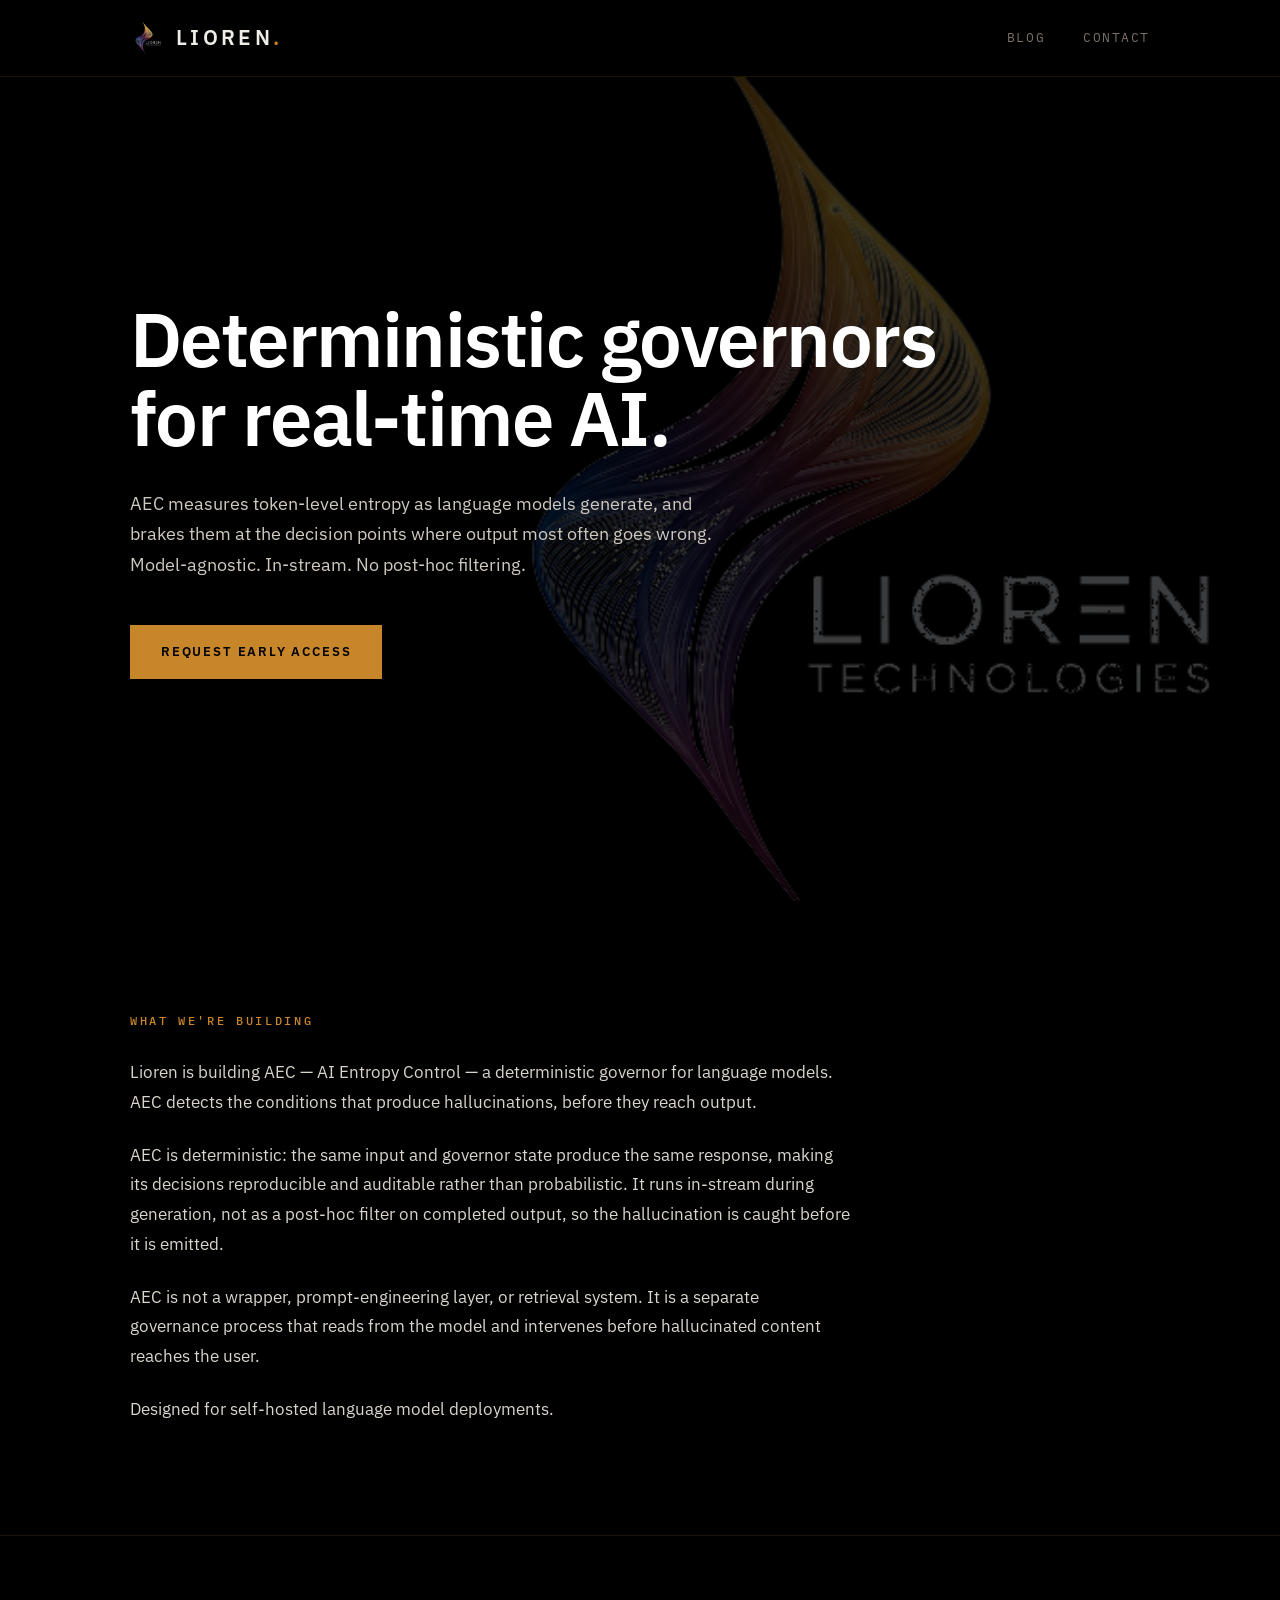
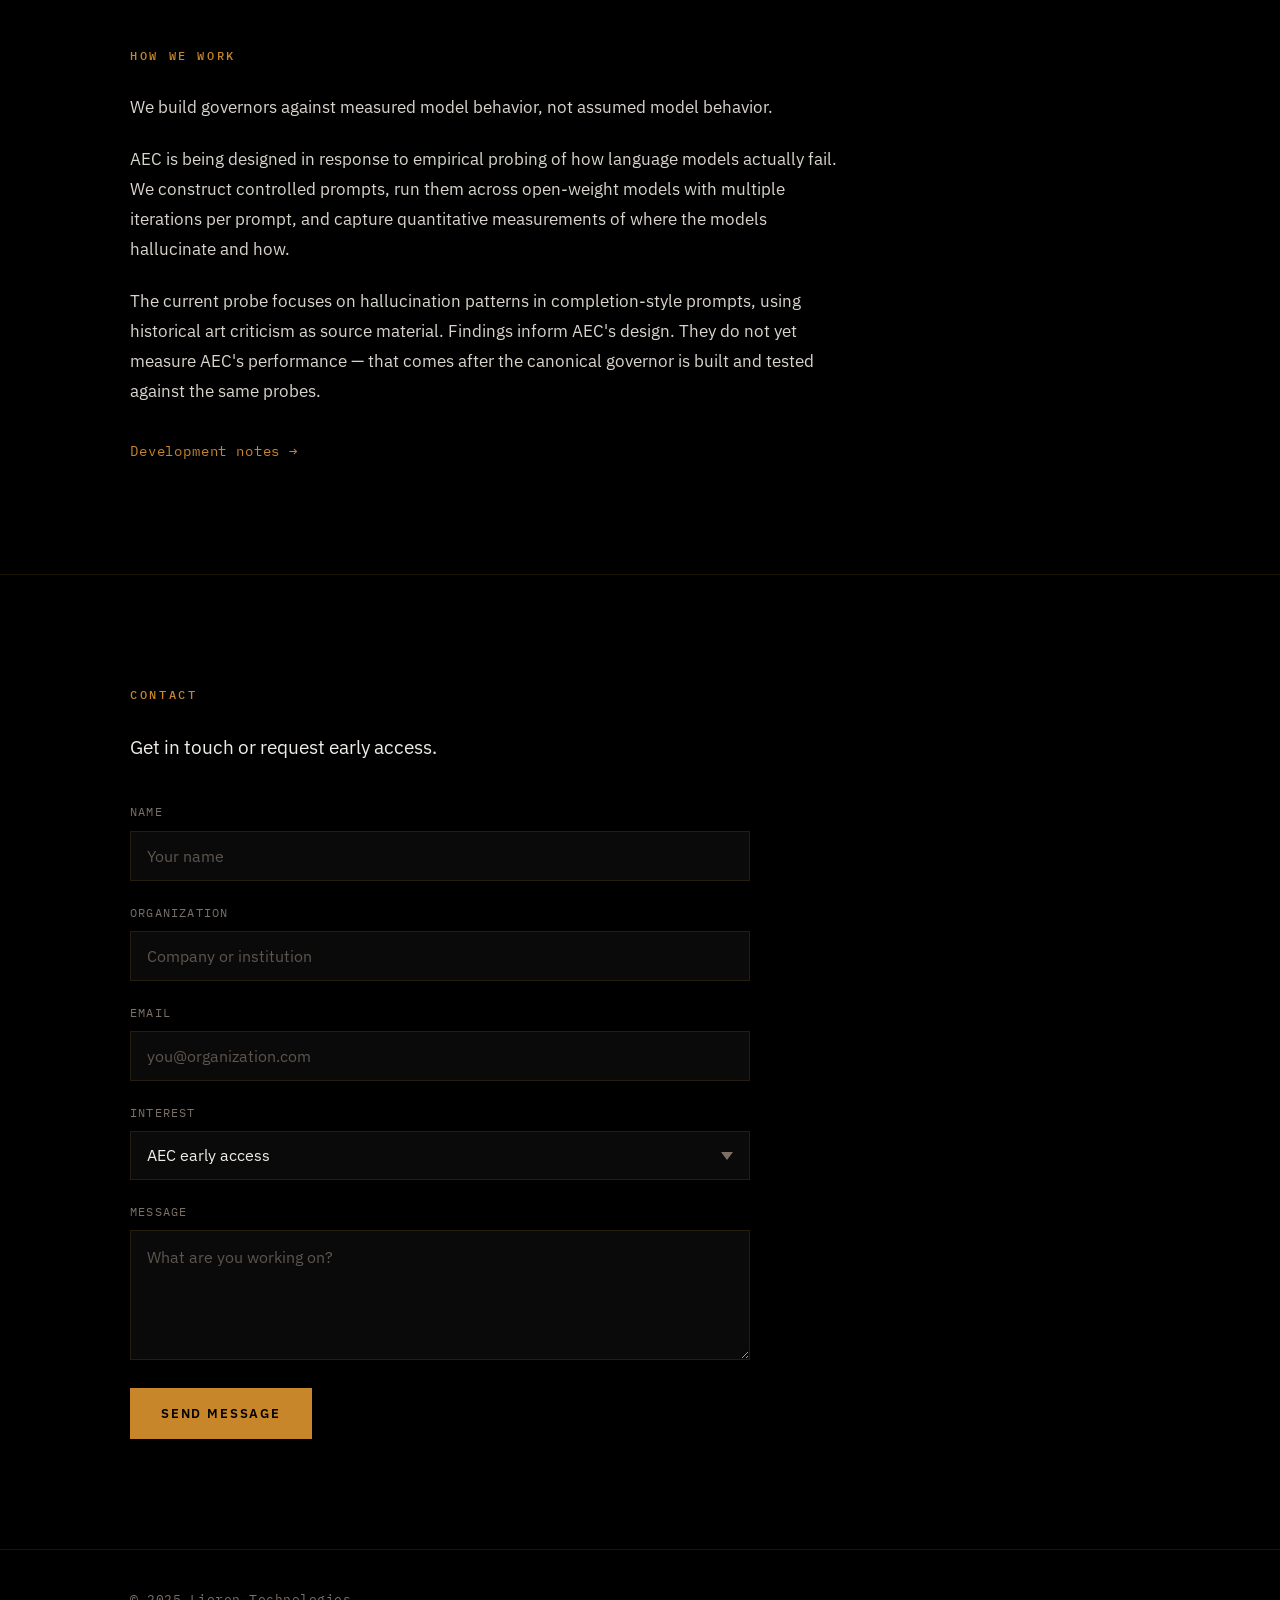
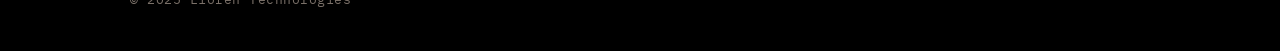
==== index.html @ a1426fc3 "Replace site with new three-page design Landing page, blog list, and first blog post (Onion probe). " ====
<!DOCTYPE html>
<html lang="en">
<head>
  <meta charset="UTF-8">
  <meta name="viewport" content="width=device-width, initial-scale=1.0">
  <title>Lioren Technologies — Deterministic governors for real-time AI</title>
  <link rel="stylesheet" href="assets/lioren.css">
</head>
<body>

<header class="nav">
  <div class="wrap nav-inner">
    <a class="brand" href="/" aria-label="Lioren Technologies home">
      <img src="assets/lioren-mark.png" alt="Lioren mark">
      <span class="wordmark">LIOREN<span class="dot">.</span></span>
    </a>
    <nav class="nav-links">
      <a href="/notes">Blog</a>
      <a href="#contact">Contact</a>
    </nav>
  </div>
</header>

<main>

  <!-- HERO -->
  <section class="hero">
    <img src="assets/lioren-mark.png" alt="" aria-hidden="true"
         style="position:absolute; right:-6%; top:50%; transform:translateY(-50%);
                height:118%; width:auto; opacity:0.24;
                pointer-events:none; z-index:0;">
    <div class="wrap">
      <div class="hero-inner">
        <h1>Deterministic governors for real-time AI.</h1>
        <p class="sub">AEC measures token-level entropy as language models generate, and brakes them at the decision points where output most often goes wrong. Model-agnostic. In-stream. No post-hoc filtering.</p>
        <a class="btn" href="#contact">Request early access</a>
      </div>
    </div>
  </section>

  <!-- WHAT WE'RE BUILDING -->
  <section class="section">
    <div class="wrap">
      <p class="label">What we're building</p>
      <div class="prose">
        <p>Lioren is building AEC — AI Entropy Control — a deterministic governor for language models. AEC detects the conditions that produce hallucinations, before they reach output.</p>
        <p>AEC is deterministic: the same input and governor state produce the same response, making its decisions reproducible and auditable rather than probabilistic. It runs in-stream during generation, not as a post-hoc filter on completed output, so the hallucination is caught before it is emitted.</p>
        <p>AEC is not a wrapper, prompt-engineering layer, or retrieval system. It is a separate governance process that reads from the model and intervenes before hallucinated content reaches the user.</p>
        <p>Designed for self-hosted language model deployments.</p>
      </div>
    </div>
  </section>

  <!-- HOW WE WORK -->
  <section class="section">
    <div class="wrap">
      <p class="label">How we work</p>
      <div class="prose">
        <p>We build governors against measured model behavior, not assumed model behavior.</p>
        <p>AEC is being designed in response to empirical probing of how language models actually fail. We construct controlled prompts, run them across open-weight models with multiple iterations per prompt, and capture quantitative measurements of where the models hallucinate and how.</p>
        <p>The current probe focuses on hallucination patterns in completion-style prompts, using historical art criticism as source material. Findings inform AEC's design. They do not yet measure AEC's performance — that comes after the canonical governor is built and tested against the same probes.</p>
      </div>
      <a class="textlink" href="/notes" style="margin-top:34px; display:inline-block;">Development notes →</a>
    </div>
  </section>

  <!-- CONTACT -->
  <section class="section" id="contact">
    <div class="wrap">
      <p class="label">Contact</p>
      <p class="contact-intro">Get in touch or request early access.</p>
      <form class="form" action="https://formspree.io/f/xvznagpw" method="POST">
        <div class="field">
          <label for="name">Name</label>
          <input type="text" id="name" name="Name" placeholder="Your name" autocomplete="name">
        </div>
        <div class="field">
          <label for="org">Organization</label>
          <input type="text" id="org" name="Organization" placeholder="Company or institution" autocomplete="organization">
        </div>
        <div class="field">
          <label for="email">Email</label>
          <input type="email" id="email" name="Email" placeholder="you@organization.com" autocomplete="email">
        </div>
        <div class="field">
          <label for="interest">Interest</label>
          <select id="interest" name="Interest">
            <option value="AEC early access">AEC early access</option>
            <option value="Other">Other</option>
          </select>
        </div>
        <div class="field">
          <label for="message">Message</label>
          <textarea id="message" name="Message" placeholder="What are you working on?"></textarea>
        </div>
        <button class="btn" type="submit">Send message</button>
      </form>
    </div>
  </section>

</main>

<footer class="footer">
  <div class="wrap">
    <p>© 2025 Lioren Technologies</p>
  </div>
</footer>

</body>
</html>
---- assets/lioren.css ----
@import url('https://fonts.googleapis.com/css2?family=IBM+Plex+Sans:wght@300;400;500;600;700&family=IBM+Plex+Mono:wght@400;500&display=swap');

:root {
  --bg: #000000;
  --bg-alt: #0a0a0a;
  --bg-alt-2: #111111;
  --text: #f0ede8;
  --muted: #7a7068;
  --gold: #c8862a;
  --gold-hover: #d99a3f;
  --border-soft: rgba(200,134,42,0.15);
  --border-strong: rgba(200,134,42,0.35);
  --maxw: 1100px;
  --readw: 720px;
  --sans: 'IBM Plex Sans', system-ui, -apple-system, sans-serif;
  --mono: 'IBM Plex Mono', ui-monospace, 'SFMono-Regular', monospace;
}

* { box-sizing: border-box; }
html { scroll-behavior: smooth; }
body {
  margin: 0;
  background: var(--bg);
  color: var(--text);
  font-family: var(--sans);
  font-weight: 400;
  line-height: 1.6;
  -webkit-font-smoothing: antialiased;
}
::selection { background: rgba(200,134,42,0.30); color: var(--text); }
a { color: inherit; text-decoration: none; }

.wrap {
  width: 100%;
  max-width: var(--maxw);
  margin: 0 auto;
  padding: 0 40px;
}

/* Nav */
.nav {
  position: sticky; top: 0; z-index: 50;
  background: rgba(0,0,0,0.82);
  backdrop-filter: blur(10px);
  border-bottom: 1px solid var(--border-soft);
}
.nav-inner {
  height: 76px;
  display: flex; align-items: center; justify-content: space-between;
}
.brand { display: flex; align-items: center; overflow: visible; }
.brand img { height: 36px; width: auto; margin-right: 10px; display: block; }
.brand .wordmark {
  font-family: var(--sans); font-weight: 600;
  font-size: 21px; letter-spacing: 0.16em; color: var(--text);
}
.brand .wordmark .dot { color: var(--gold); }
.nav-links { display: flex; align-items: center; gap: 38px; }
.nav-links a {
  font-family: var(--mono); font-size: 13px;
  letter-spacing: 0.12em; text-transform: uppercase;
  color: var(--muted); transition: color 0.18s ease;
}
.nav-links a:hover { color: var(--text); }

/* Sections */
.section { padding: 110px 0; }
.section + .section { border-top: 1px solid var(--border-soft); }
.label {
  font-family: var(--mono); font-size: 12px; font-weight: 500;
  letter-spacing: 0.22em; text-transform: uppercase;
  color: var(--gold); margin: 0 0 28px;
}
.prose { max-width: var(--readw); font-size: 17px; line-height: 1.75; color: #d9d4cc; }
.prose p { margin: 0 0 1.35em; }
.prose p:last-child { margin-bottom: 0; }
.textlink {
  display: inline-block; font-family: var(--mono);
  font-size: 14px; letter-spacing: 0.06em; color: var(--gold);
  transition: color 0.18s ease;
}
.textlink:hover { color: var(--gold-hover); }

/* Button */
.btn {
  display: inline-flex; align-items: center; justify-content: center;
  font-family: var(--sans); font-weight: 600; font-size: 13px;
  letter-spacing: 0.14em; text-transform: uppercase;
  padding: 16px 30px; background: var(--gold); color: #000;
  border: 1px solid var(--gold); cursor: pointer;
  transition: background 0.18s ease, border-color 0.18s ease;
}
.btn:hover { background: var(--gold-hover); border-color: var(--gold-hover); }

/* Hero */
.hero {
  position: relative; overflow: hidden;
  min-height: calc(100vh - 76px);
  display: flex; align-items: center; padding: 80px 0;
}
.hero .wrap { position: relative; z-index: 1; }
.hero-inner { max-width: 880px; }
.hero h1 {
  font-family: var(--sans); font-weight: 600;
  font-size: clamp(40px, 6.2vw, 76px);
  line-height: 1.04; letter-spacing: -0.02em; color: #fff; margin: 0 0 32px;
}
.hero .sub {
  max-width: 600px; font-size: 18px; line-height: 1.7;
  color: #cfc9c0; margin: 0 0 44px;
}

/* Contact */
.contact-intro { font-size: 19px; color: var(--text); margin: 0 0 40px; }
.form { max-width: 620px; display: grid; gap: 22px; }
.field { display: grid; gap: 9px; }
.field label {
  font-family: var(--mono); font-size: 12px;
  letter-spacing: 0.1em; text-transform: uppercase; color: var(--muted);
}
.field input, .field select, .field textarea {
  font-family: var(--sans); font-size: 16px; color: var(--text);
  background: var(--bg-alt); border: 1px solid var(--border-soft);
  padding: 14px 16px; width: 100%;
  transition: border-color 0.18s ease, background 0.18s ease;
}
.field textarea { resize: vertical; min-height: 130px; line-height: 1.6; }
.field input::placeholder, .field textarea::placeholder { color: #5d554d; }
.field input:focus, .field select:focus, .field textarea:focus {
  outline: none; border-color: var(--border-strong); background: var(--bg-alt-2);
}
.field select {
  appearance: none; -webkit-appearance: none;
  background-image: url("data:image/svg+xml,%3Csvg xmlns='http://www.w3.org/2000/svg' width='12' height='8' viewBox='0 0 12 8'%3E%3Cpath fill='%237a7068' d='M6 8 0 0h12z'/%3E%3C/svg%3E");
  background-repeat: no-repeat; background-position: right 16px center; padding-right: 42px;
}
.form .btn { justify-self: start; margin-top: 6px; }

/* Footer */
.footer { border-top: 1px solid var(--border-soft); padding: 40px 0; }
.footer p {
  margin: 0; font-family: var(--mono); font-size: 13px;
  letter-spacing: 0.04em; color: var(--muted);
}

/* Blog list */
.page-head { padding: 96px 0 56px; }
.page-head h1 {
  font-size: clamp(40px, 6vw, 64px); font-weight: 600;
  letter-spacing: -0.02em; color: #fff; margin: 0 0 18px;
}
.page-head .desc { font-size: 18px; color: var(--muted); margin: 0; }
.post-list { border-top: 1px solid var(--border-soft); }
.post-item { display: block; padding: 40px 0; border-bottom: 1px solid var(--border-soft); }
.post-item .post-date {
  font-family: var(--mono); font-size: 13px;
  letter-spacing: 0.08em; color: var(--muted); margin: 0 0 14px;
}
.post-item h2 {
  font-size: 28px; font-weight: 600; line-height: 1.2;
  letter-spacing: -0.01em; color: var(--text); margin: 0 0 14px;
  transition: color 0.18s ease;
}
.post-item:hover h2 { color: var(--gold); }
.post-item .post-desc {
  max-width: var(--readw); font-size: 16px; line-height: 1.65;
  color: var(--muted); margin: 0 0 18px;
}

/* Article */
.article { padding: 80px 0 110px; }
.article-inner { max-width: var(--readw); margin: 0 auto; }
.article h1 {
  font-size: clamp(34px, 5vw, 52px); font-weight: 600;
  line-height: 1.1; letter-spacing: -0.02em; color: #fff; margin: 0 0 20px;
}
.article .article-date {
  font-family: var(--mono); font-size: 13px;
  letter-spacing: 0.08em; color: var(--muted); margin: 0 0 32px;
}
.article .divider { height: 1px; background: var(--border-strong); border: 0; margin: 0 0 48px; }
.article-body { font-size: 17px; line-height: 1.8; color: #d9d4cc; }
.article-body p { margin: 0 0 1.5em; }
.article-body code, .article-body .model {
  font-family: var(--mono); font-size: 0.92em; color: var(--gold);
}
.article-back { margin-top: 56px; }

/* Responsive */
@media (max-width: 720px) {
  .wrap { padding: 0 22px; }
  .section { padding: 72px 0; }
  .nav-links { gap: 22px; }
  .brand .wordmark { font-size: 18px; }
  .hero { min-height: auto; padding: 80px 0 64px; }
  .page-head { padding: 64px 0 40px; }
}
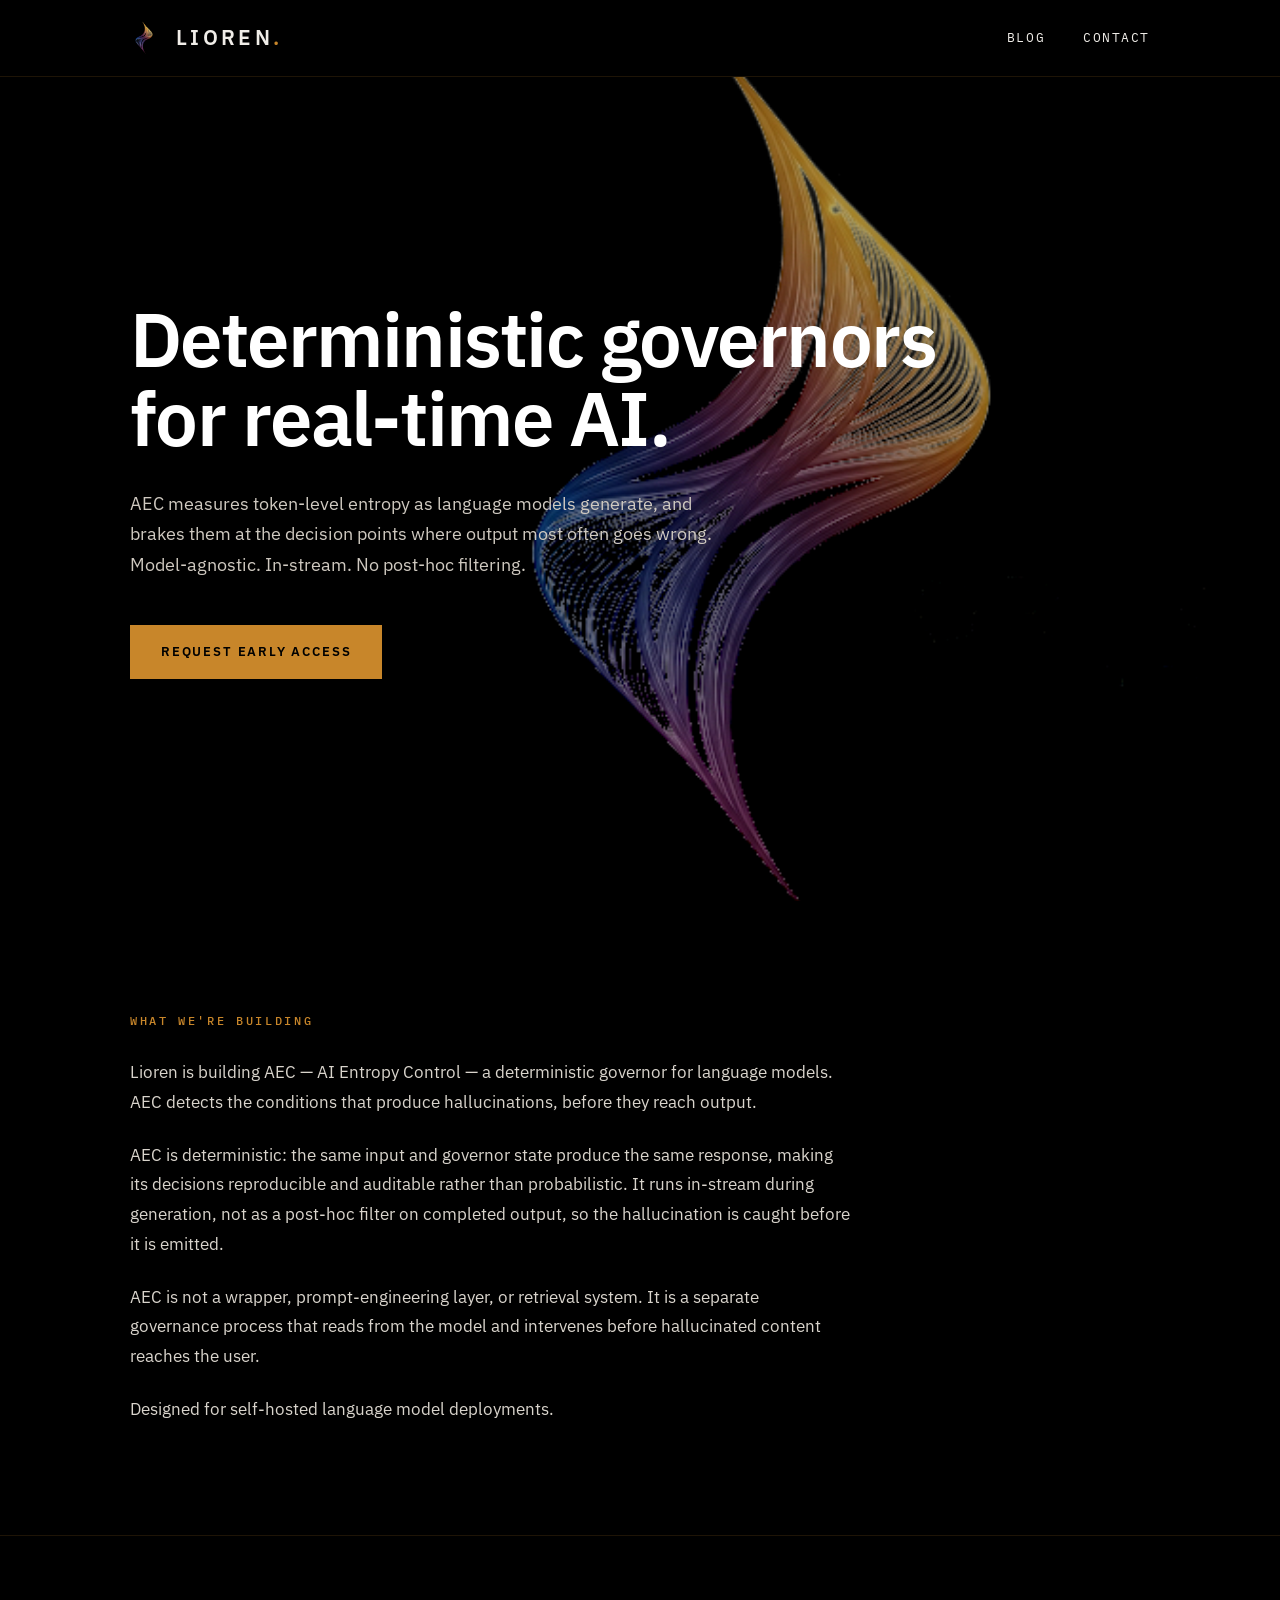
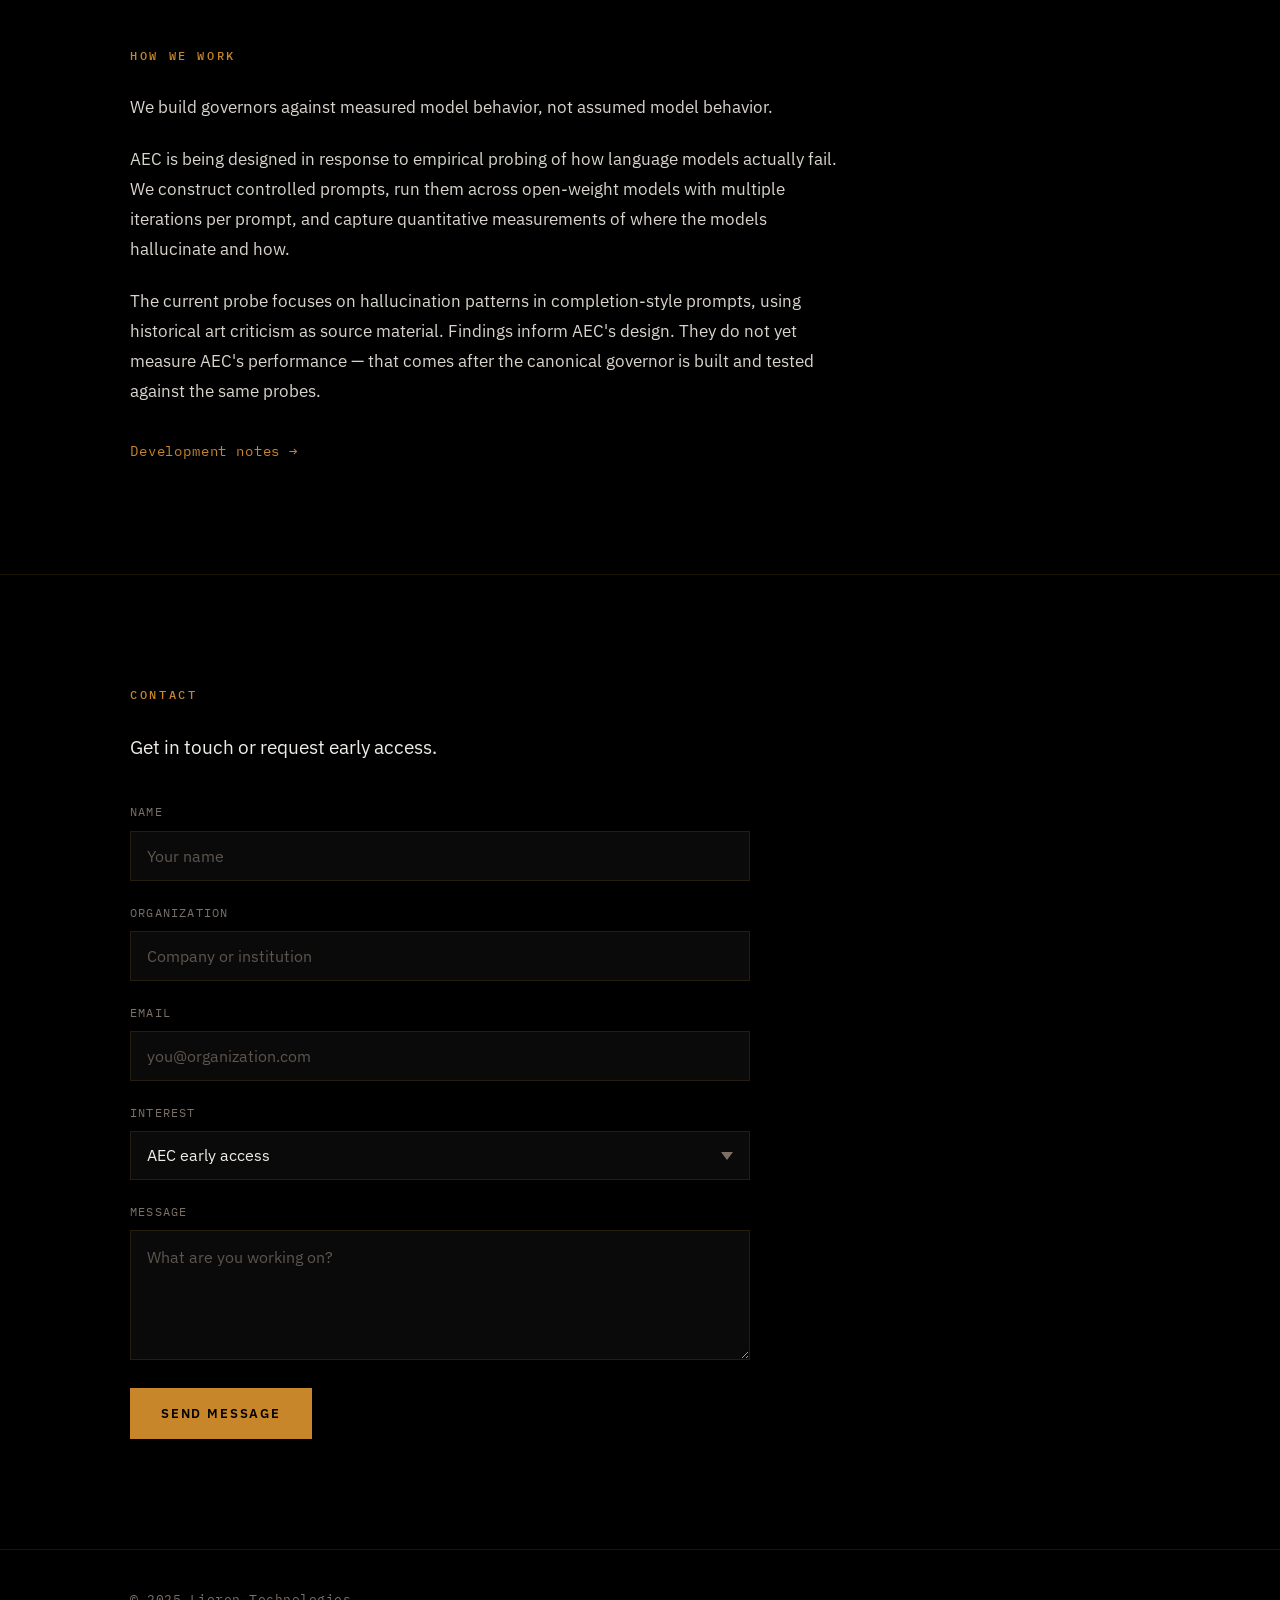
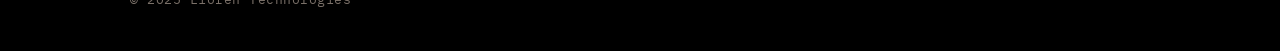
==== commit ca04bf9a: "Increase hero flame opacity from 0.24 to 0.7 Co-Authored-By: Claude Sonnet 4.6 <noreply@anthropic.co" ====
--- a/index.html
+++ b/index.html
@@ -27,7 +27,7 @@
   <section class="hero">
     <img src="assets/lioren-mark.png" alt="" aria-hidden="true"
          style="position:absolute; right:-6%; top:50%; transform:translateY(-50%);
-                height:118%; width:auto; opacity:0.24;
+                height:118%; width:auto; opacity:0.7;
                 pointer-events:none; z-index:0;">
     <div class="wrap">
       <div class="hero-inner">
--- a/assets/lioren.css
+++ b/assets/lioren.css
@@ -26,7 +26,12 @@
   font-weight: 400;
   line-height: 1.6;
   -webkit-font-smoothing: antialiased;
-}
+  cursor: default;
+  user-select: none;
+}
+input, textarea, select { cursor: text; user-select: text; }
+a, button, .btn { cursor: pointer; }
+.article-body { user-select: text; }
 ::selection { background: rgba(200,134,42,0.30); color: var(--text); }
 a { color: inherit; text-decoration: none; }
 
@@ -59,9 +64,9 @@
 .nav-links a {
   font-family: var(--mono); font-size: 13px;
   letter-spacing: 0.12em; text-transform: uppercase;
-  color: var(--muted); transition: color 0.18s ease;
-}
-.nav-links a:hover { color: var(--text); }
+  color: var(--text); transition: color 0.18s ease;
+}
+.nav-links a:hover { color: var(--gold); }
 
 /* Sections */
 .section { padding: 110px 0; }
@@ -97,6 +102,7 @@
   position: relative; overflow: hidden;
   min-height: calc(100vh - 76px);
   display: flex; align-items: center; padding: 80px 0;
+  cursor: default;
 }
 .hero .wrap { position: relative; z-index: 1; }
 .hero-inner { max-width: 880px; }
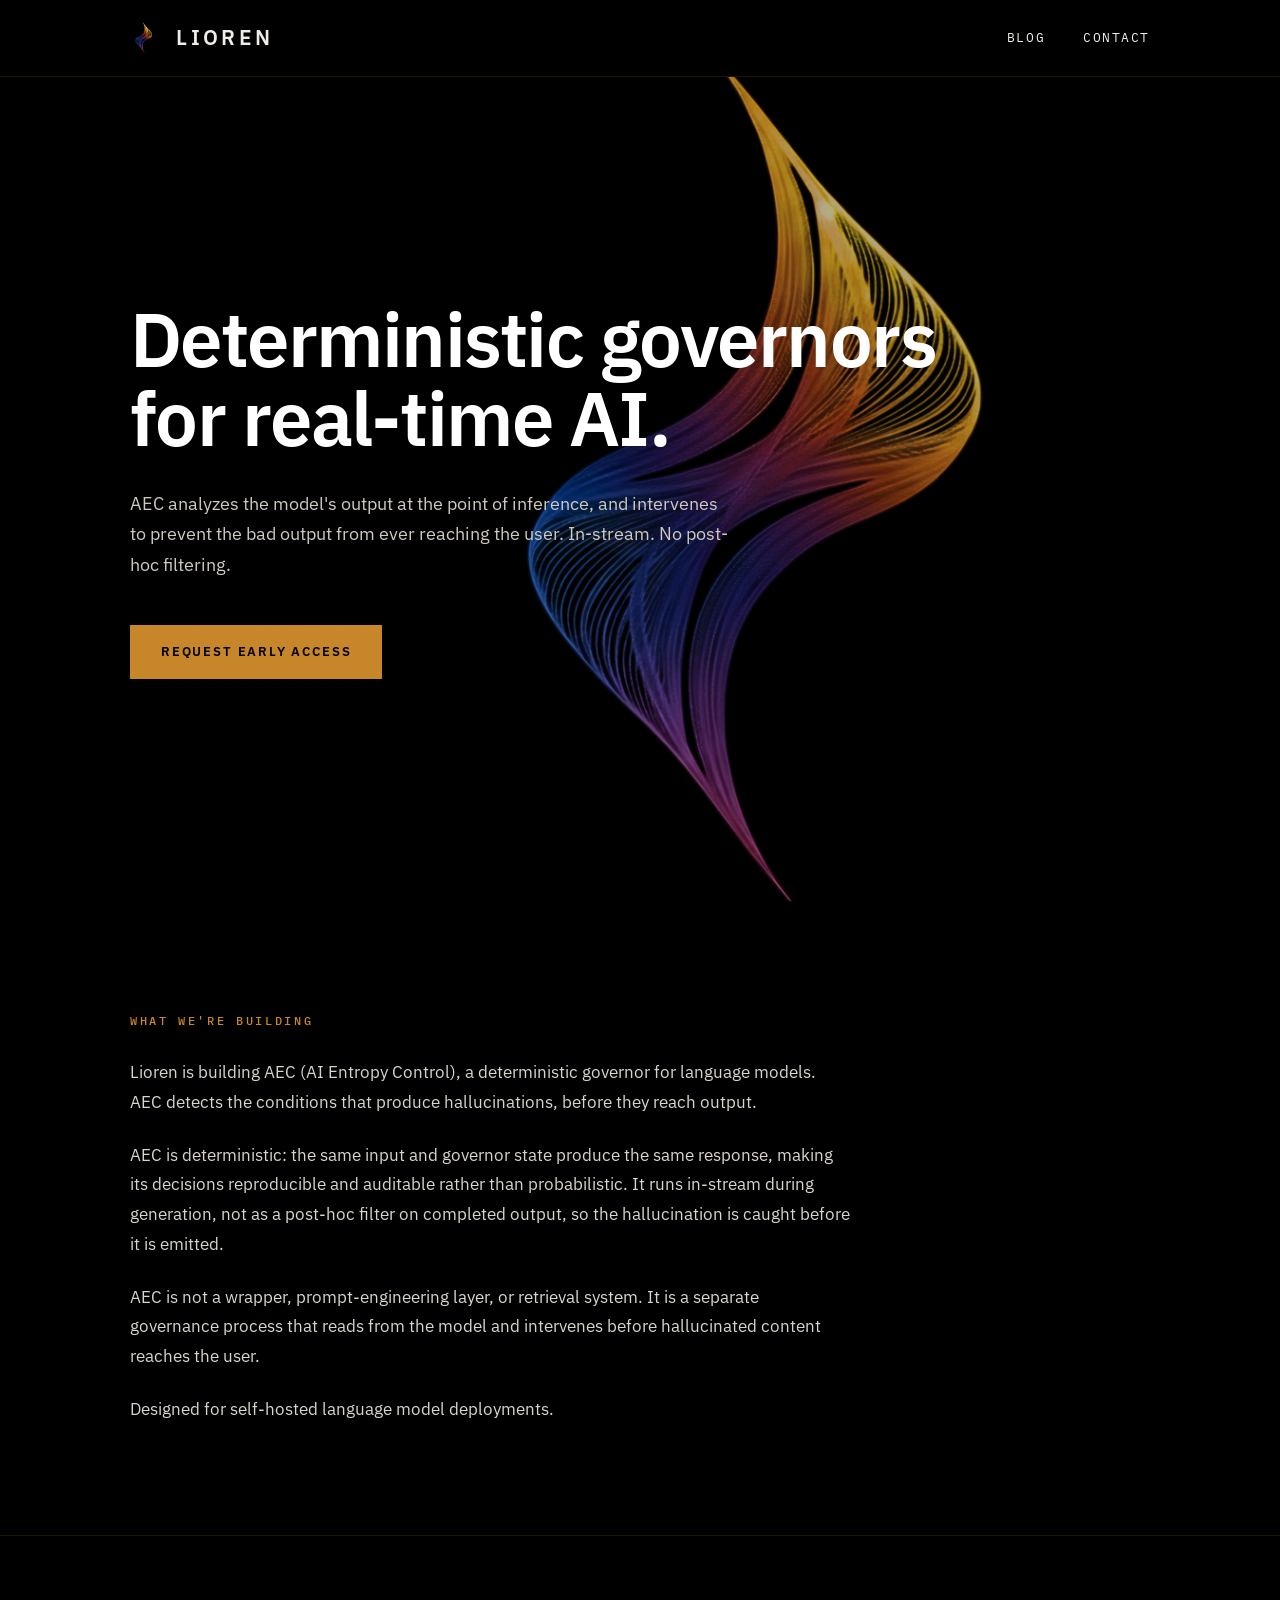
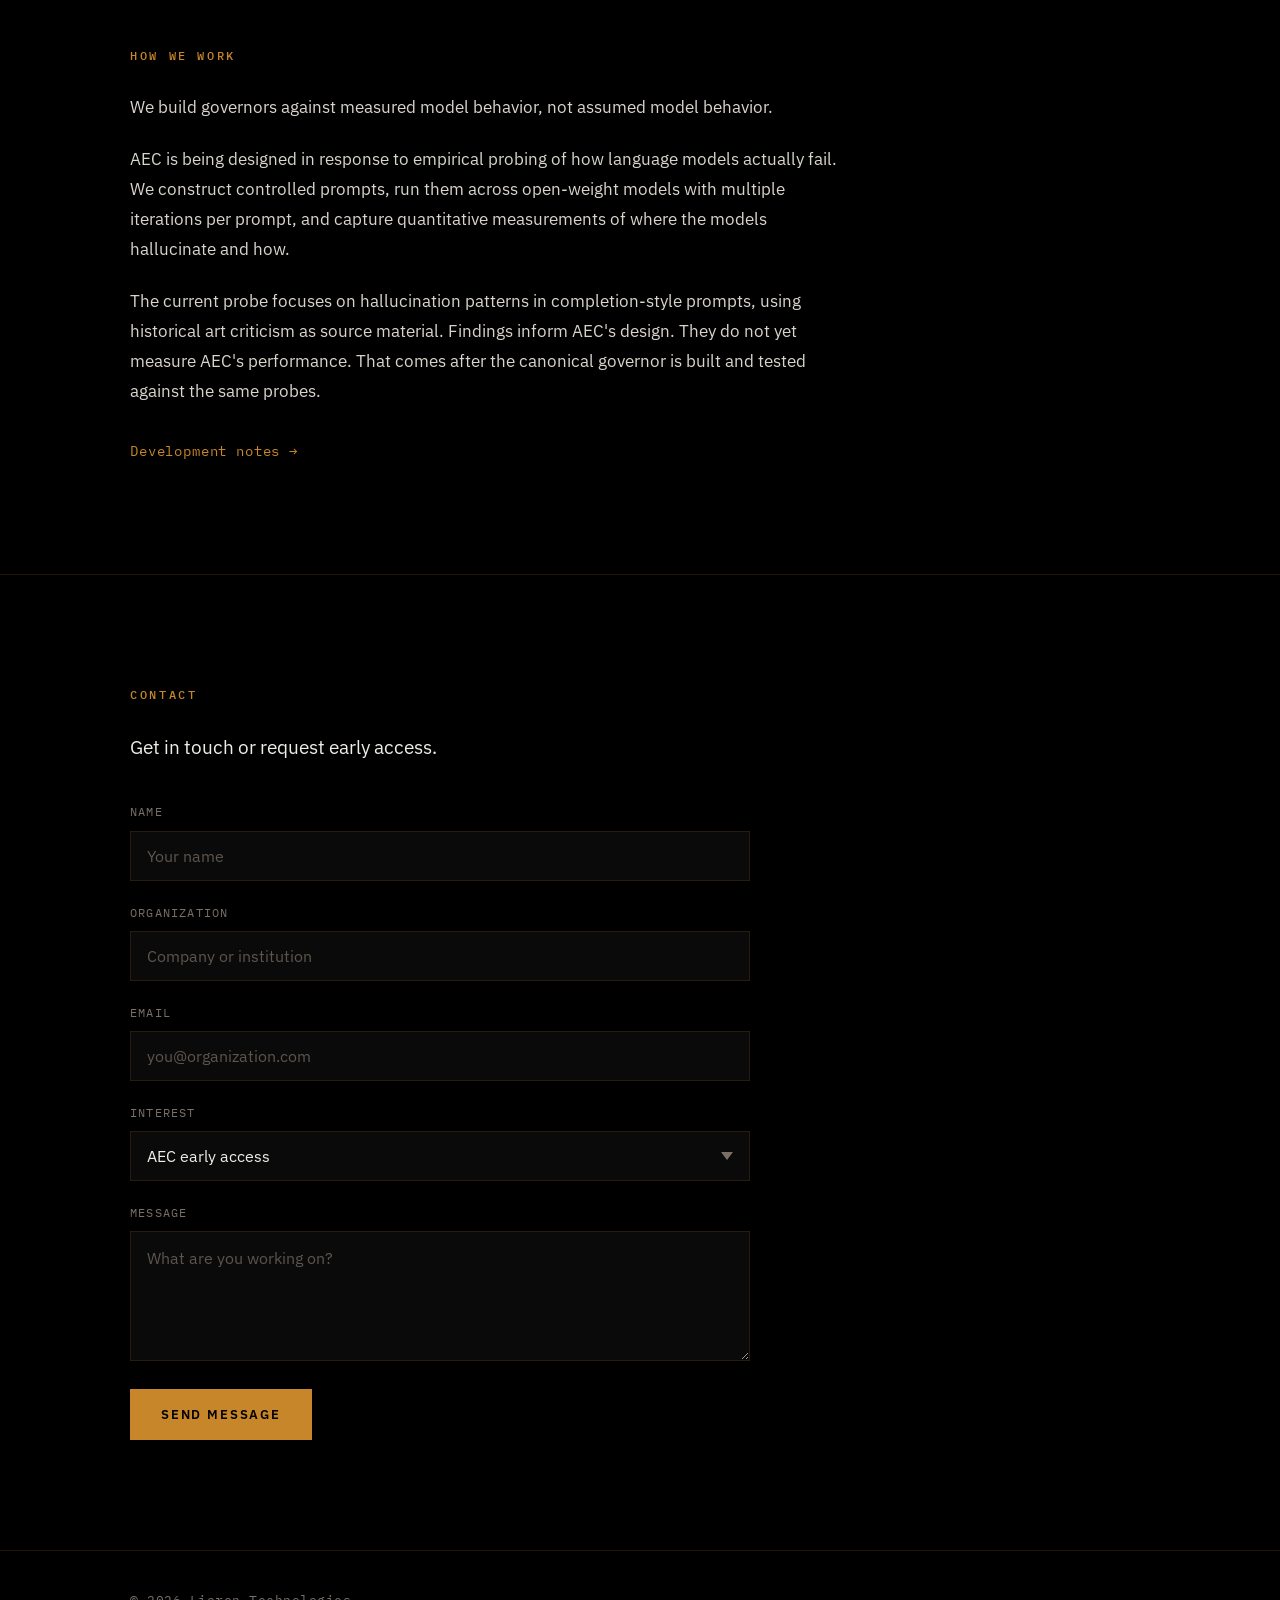
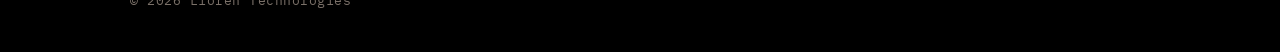
==== commit 3d647a34: "Copy edits, remove nav dot, fix dates to 2026 Co-Authored-By: Claude Sonnet 4.6 <noreply@anthropic.c" ====
--- a/index.html
+++ b/index.html
@@ -12,7 +12,7 @@
   <div class="wrap nav-inner">
     <a class="brand" href="/" aria-label="Lioren Technologies home">
       <img src="assets/lioren-mark.png" alt="Lioren mark">
-      <span class="wordmark">LIOREN<span class="dot">.</span></span>
+      <span class="wordmark">LIOREN</span>
     </a>
     <nav class="nav-links">
       <a href="/notes">Blog</a>
@@ -32,7 +32,7 @@
     <div class="wrap">
       <div class="hero-inner">
         <h1>Deterministic governors for real-time AI.</h1>
-        <p class="sub">AEC measures token-level entropy as language models generate, and brakes them at the decision points where output most often goes wrong. Model-agnostic. In-stream. No post-hoc filtering.</p>
+        <p class="sub">AEC analyzes the model's output at the point of inference, and intervenes to prevent the bad output from ever reaching the user. In-stream. No post-hoc filtering.</p>
         <a class="btn" href="#contact">Request early access</a>
       </div>
     </div>
@@ -43,7 +43,7 @@
     <div class="wrap">
       <p class="label">What we're building</p>
       <div class="prose">
-        <p>Lioren is building AEC — AI Entropy Control — a deterministic governor for language models. AEC detects the conditions that produce hallucinations, before they reach output.</p>
+        <p>Lioren is building AEC (AI Entropy Control), a deterministic governor for language models. AEC detects the conditions that produce hallucinations, before they reach output.</p>
         <p>AEC is deterministic: the same input and governor state produce the same response, making its decisions reproducible and auditable rather than probabilistic. It runs in-stream during generation, not as a post-hoc filter on completed output, so the hallucination is caught before it is emitted.</p>
         <p>AEC is not a wrapper, prompt-engineering layer, or retrieval system. It is a separate governance process that reads from the model and intervenes before hallucinated content reaches the user.</p>
         <p>Designed for self-hosted language model deployments.</p>
@@ -58,7 +58,7 @@
       <div class="prose">
         <p>We build governors against measured model behavior, not assumed model behavior.</p>
         <p>AEC is being designed in response to empirical probing of how language models actually fail. We construct controlled prompts, run them across open-weight models with multiple iterations per prompt, and capture quantitative measurements of where the models hallucinate and how.</p>
-        <p>The current probe focuses on hallucination patterns in completion-style prompts, using historical art criticism as source material. Findings inform AEC's design. They do not yet measure AEC's performance — that comes after the canonical governor is built and tested against the same probes.</p>
+        <p>The current probe focuses on hallucination patterns in completion-style prompts, using historical art criticism as source material. Findings inform AEC's design. They do not yet measure AEC's performance. That comes after the canonical governor is built and tested against the same probes.</p>
       </div>
       <a class="textlink" href="/notes" style="margin-top:34px; display:inline-block;">Development notes →</a>
     </div>
@@ -102,7 +102,7 @@
 
 <footer class="footer">
   <div class="wrap">
-    <p>© 2025 Lioren Technologies</p>
+    <p>© 2026 Lioren Technologies</p>
   </div>
 </footer>
 
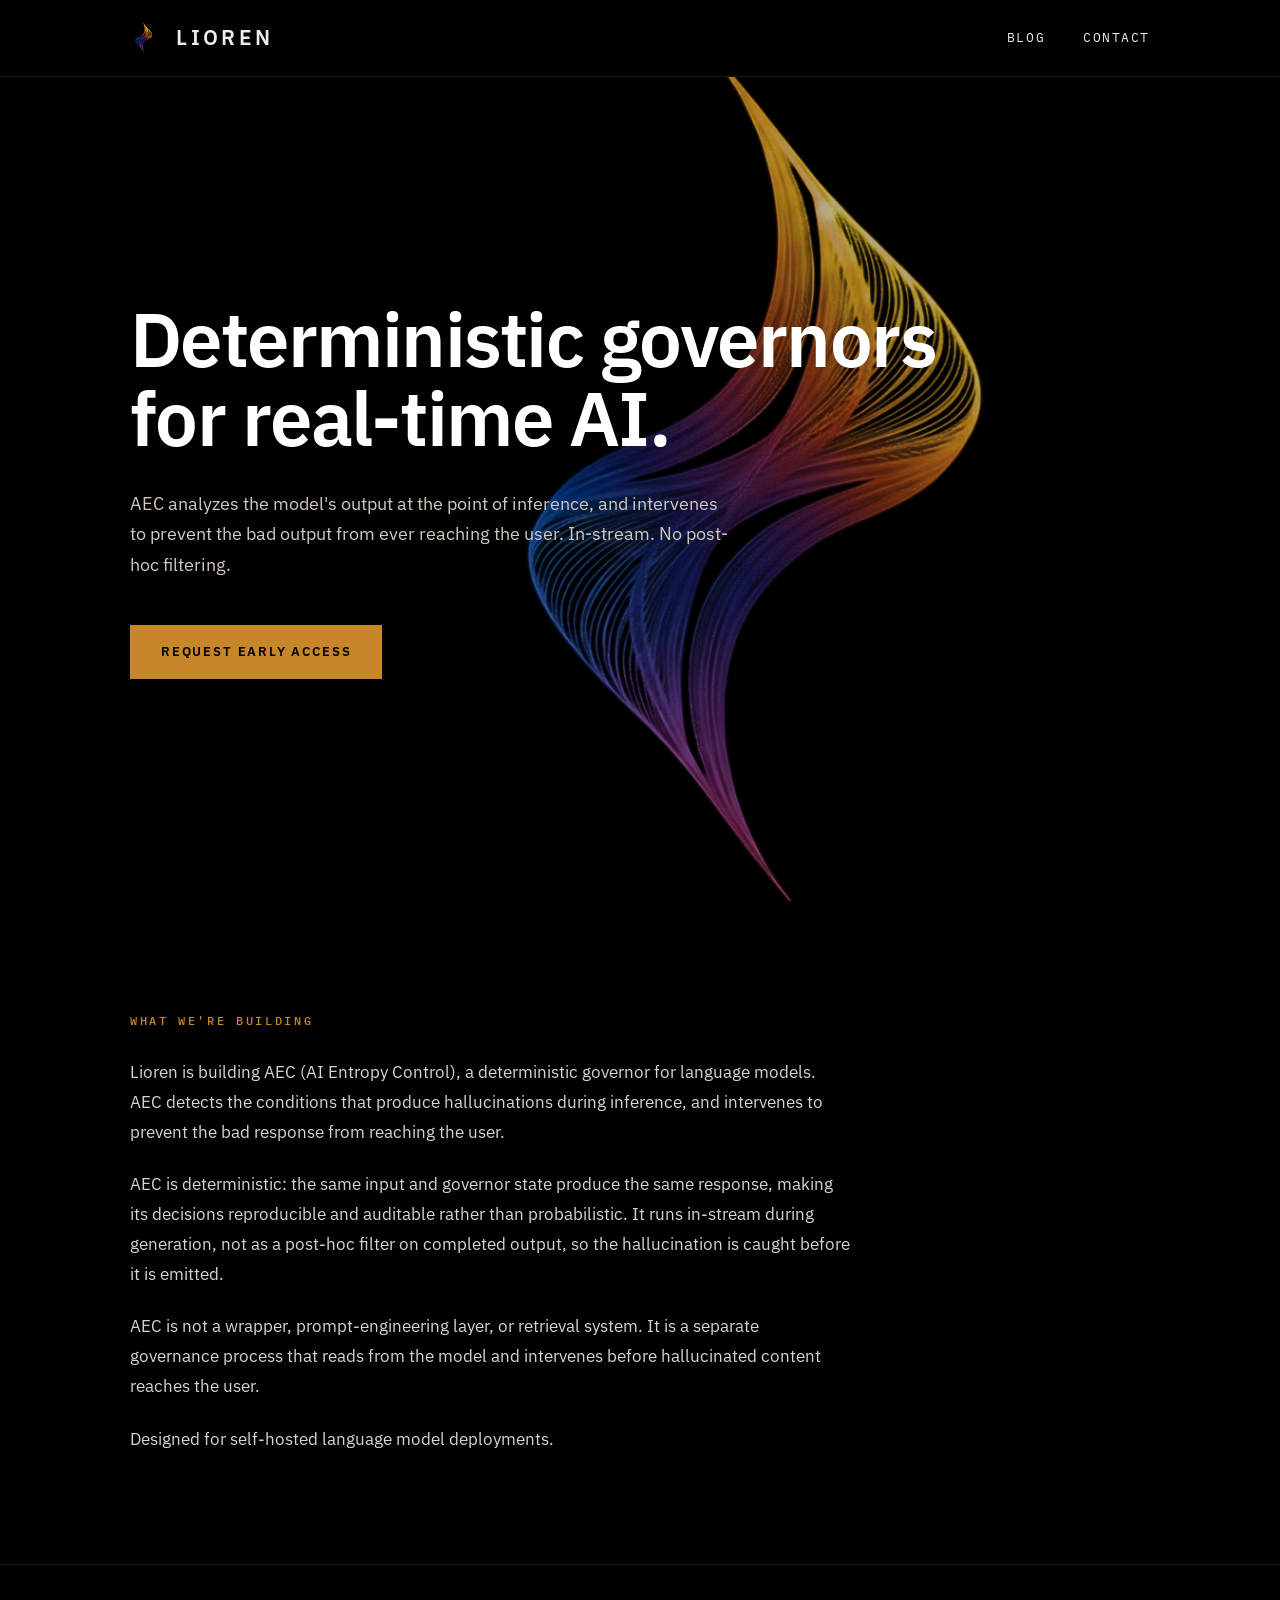
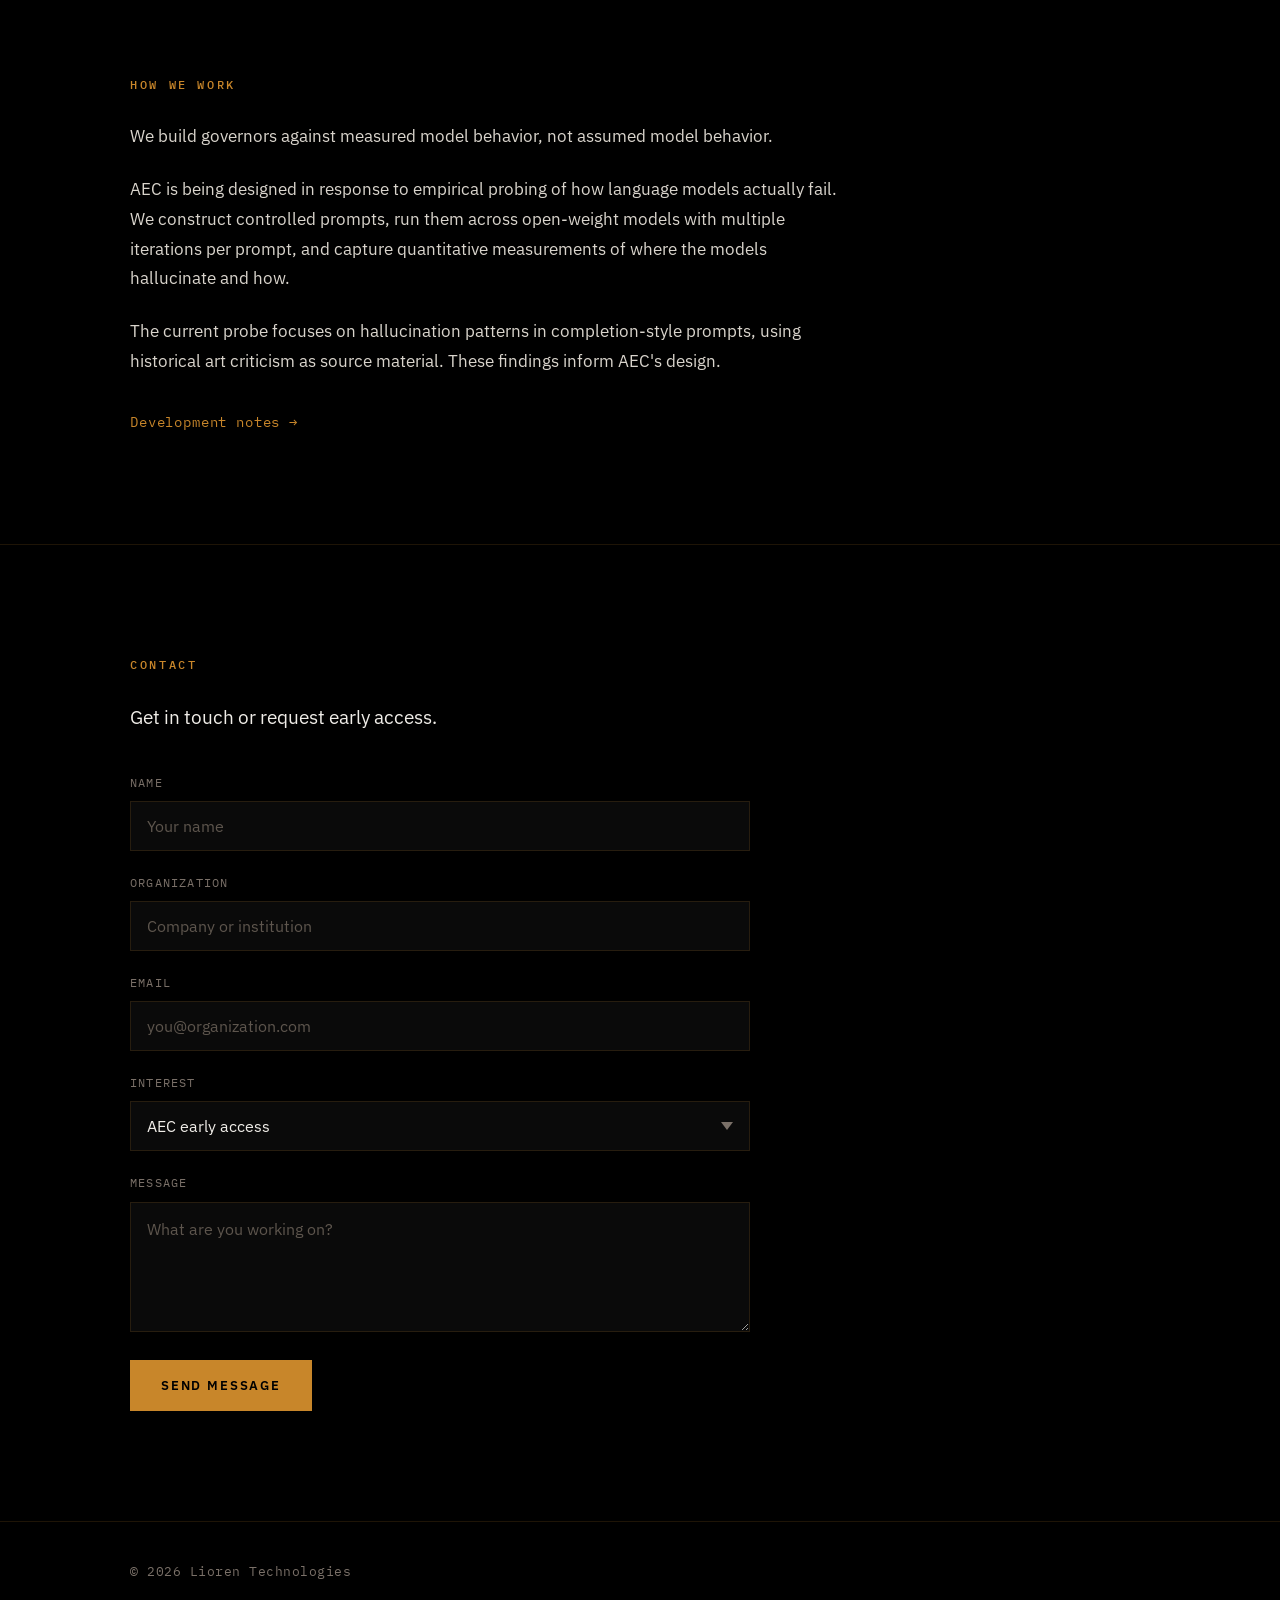
==== commit bf27e2d3: "Tighten AEC description and How We Work closing paragraph Co-Authored-By: Claude Sonnet 4.6 <noreply" ====
--- a/index.html
+++ b/index.html
@@ -43,7 +43,7 @@
     <div class="wrap">
       <p class="label">What we're building</p>
       <div class="prose">
-        <p>Lioren is building AEC (AI Entropy Control), a deterministic governor for language models. AEC detects the conditions that produce hallucinations, before they reach output.</p>
+        <p>Lioren is building AEC (AI Entropy Control), a deterministic governor for language models. AEC detects the conditions that produce hallucinations during inference, and intervenes to prevent the bad response from reaching the user.</p>
         <p>AEC is deterministic: the same input and governor state produce the same response, making its decisions reproducible and auditable rather than probabilistic. It runs in-stream during generation, not as a post-hoc filter on completed output, so the hallucination is caught before it is emitted.</p>
         <p>AEC is not a wrapper, prompt-engineering layer, or retrieval system. It is a separate governance process that reads from the model and intervenes before hallucinated content reaches the user.</p>
         <p>Designed for self-hosted language model deployments.</p>
@@ -58,7 +58,7 @@
       <div class="prose">
         <p>We build governors against measured model behavior, not assumed model behavior.</p>
         <p>AEC is being designed in response to empirical probing of how language models actually fail. We construct controlled prompts, run them across open-weight models with multiple iterations per prompt, and capture quantitative measurements of where the models hallucinate and how.</p>
-        <p>The current probe focuses on hallucination patterns in completion-style prompts, using historical art criticism as source material. Findings inform AEC's design. They do not yet measure AEC's performance. That comes after the canonical governor is built and tested against the same probes.</p>
+        <p>The current probe focuses on hallucination patterns in completion-style prompts, using historical art criticism as source material. These findings inform AEC's design.</p>
       </div>
       <a class="textlink" href="/notes" style="margin-top:34px; display:inline-block;">Development notes →</a>
     </div>
